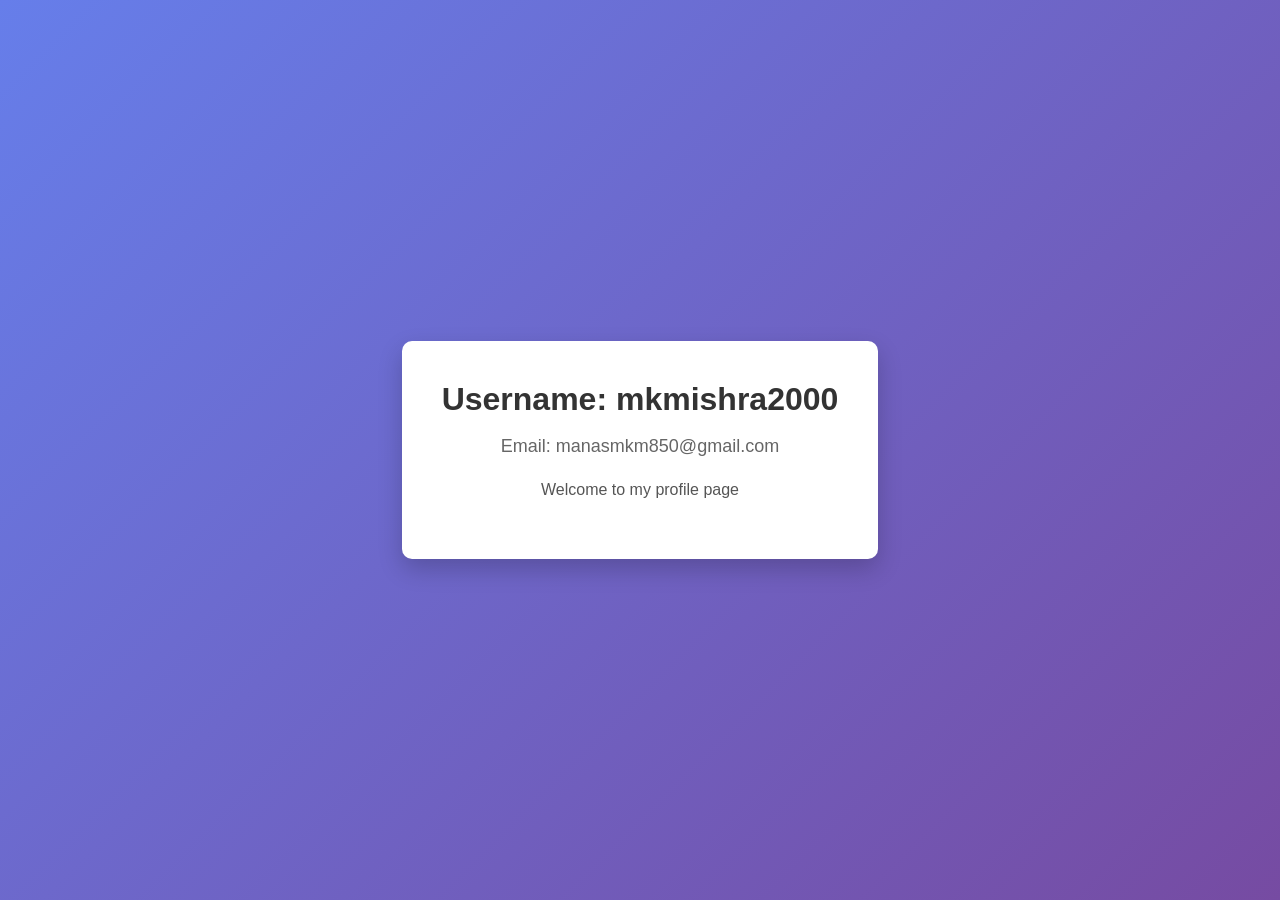
==== index.html @ 0a4b2f1c "Add profile page with username mkmishra2000 and email manasmkm850@gmail.com" ====
<!DOCTYPE html>
<html lang="en">
<head>
    <meta charset="UTF-8">
    <meta name="viewport" content="width=device-width, initial-scale=1.0">
    <title>mkmishra2000 - Profile</title>
    <style>
        body {
            font-family: Arial, sans-serif;
            display: flex;
            justify-content: center;
            align-items: center;
            min-height: 100vh;
            margin: 0;
            background: linear-gradient(135deg, #667eea 0%, #764ba2 100%);
        }
        .container {
            background: white;
            padding: 40px;
            border-radius: 10px;
            box-shadow: 0 10px 25px rgba(0, 0, 0, 0.2);
            text-align: center;
            max-width: 500px;
        }
        h1 {
            color: #333;
            margin: 0 0 10px 0;
        }
        .email {
            color: #666;
            font-size: 18px;
            margin-bottom: 20px;
        }
        .info {
            color: #555;
            line-height: 1.6;
        }
    </style>
</head>
<body>
    <div class="container">
        <h1>Username: mkmishra2000</h1>
        <p class="email">Email: manasmkm850@gmail.com</p>
        <div class="info">
            <p>Welcome to my profile page</p>
        </div>
    </div>
</body>
</html>
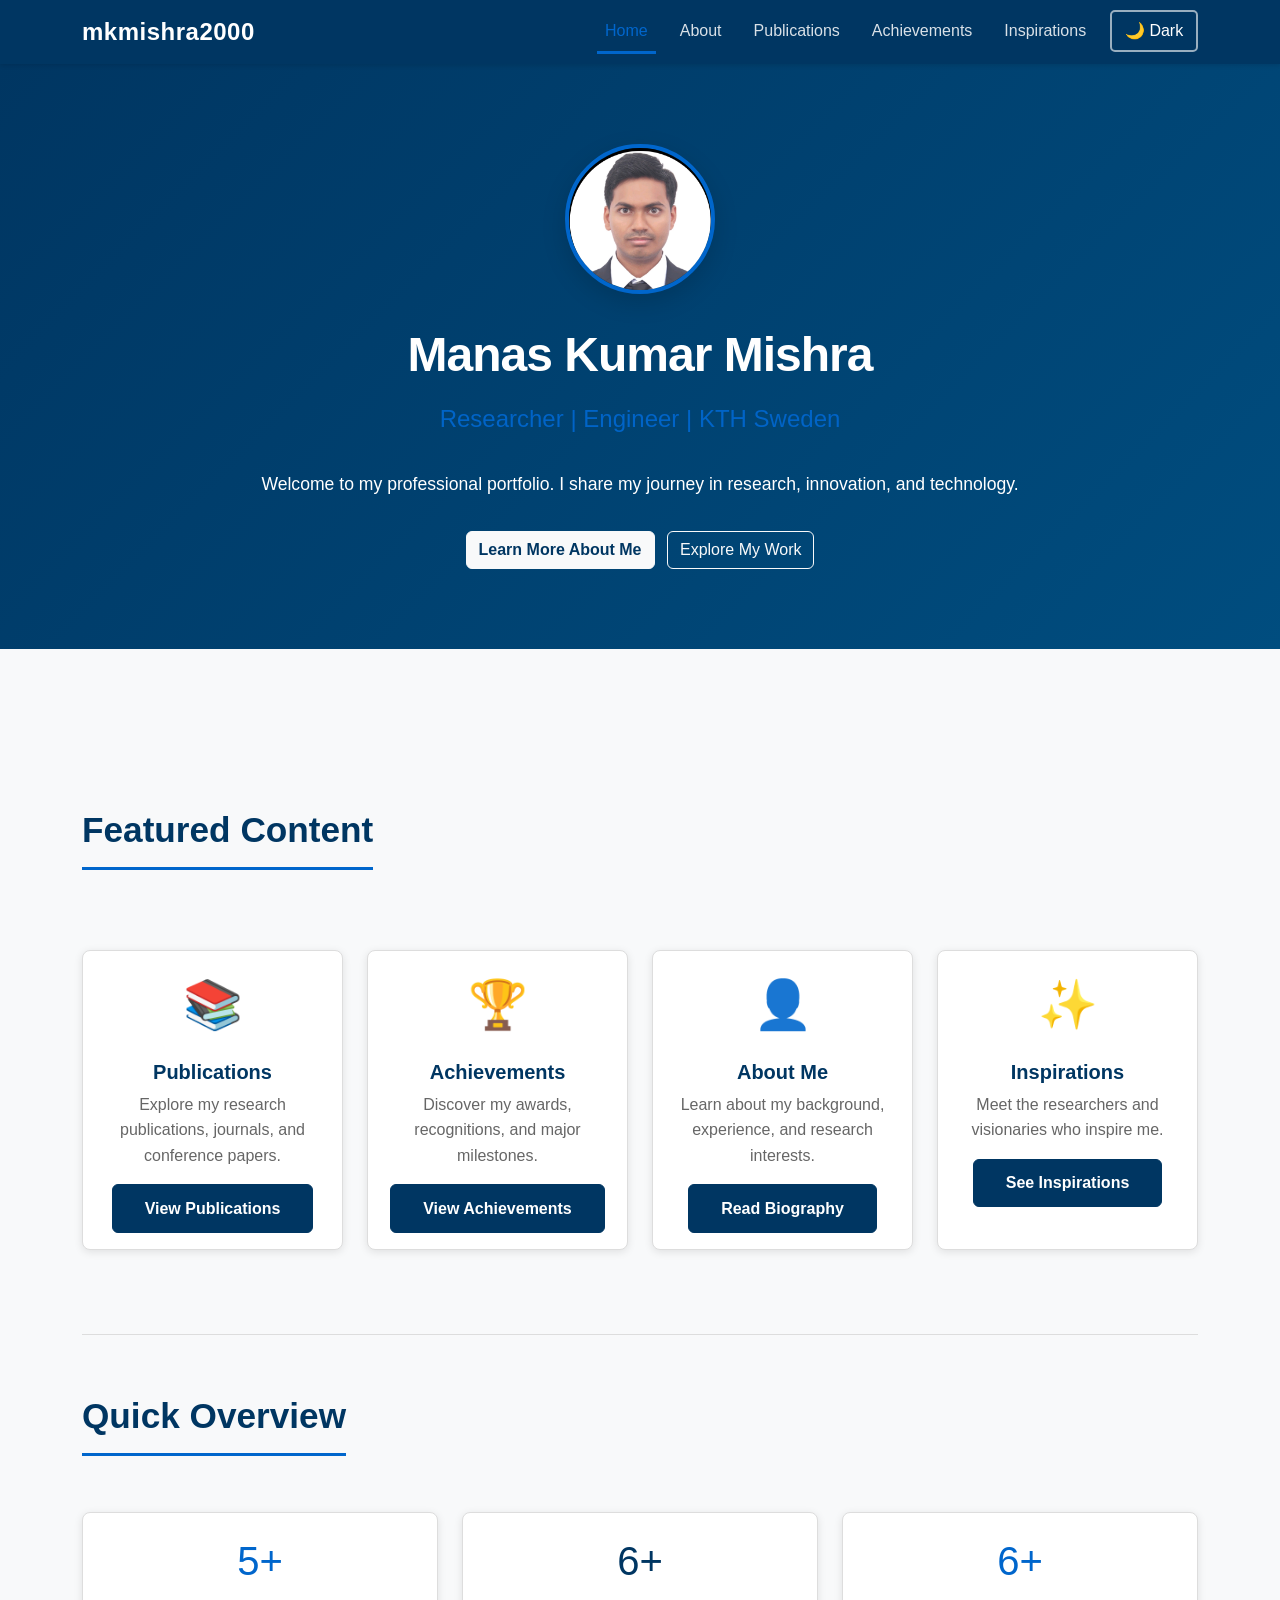
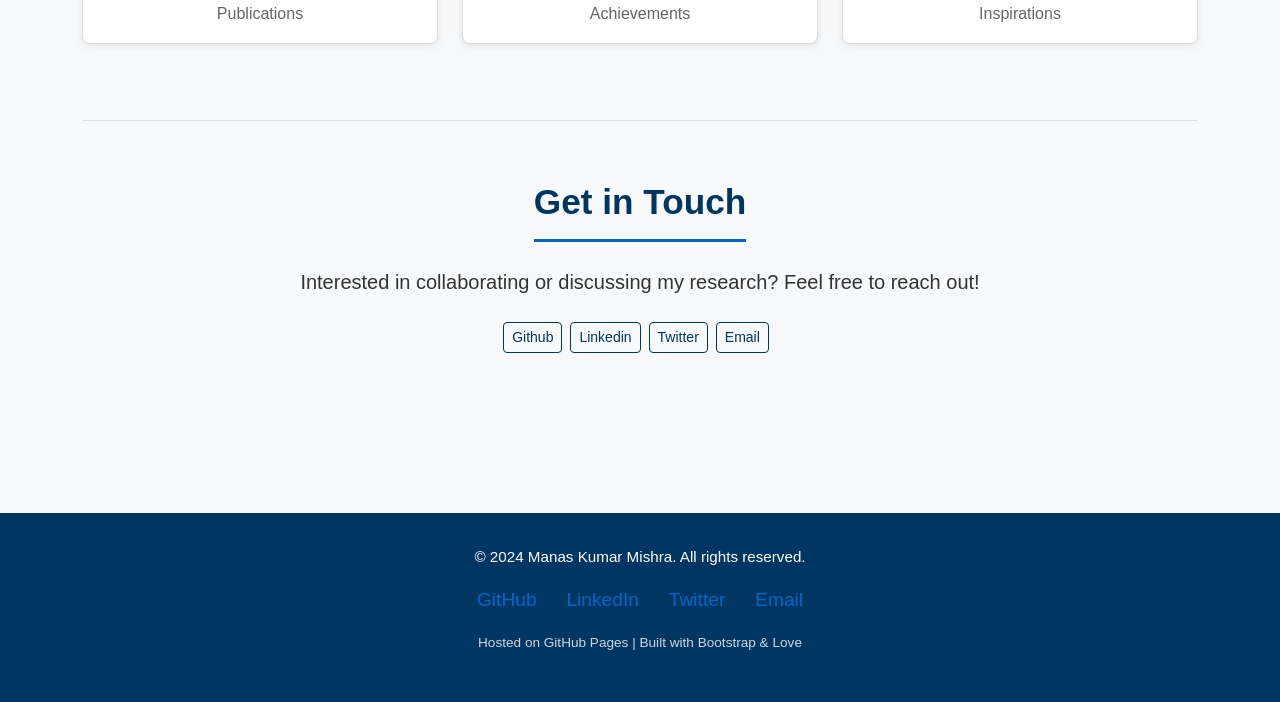
==== commit 9eb92e09: "Build complete professional researcher portfolio with 5 pages, Bootstrap styling, dark mode, and JSO" ====
--- a/index.html
+++ b/index.html
@@ -3,47 +3,207 @@
 <head>
     <meta charset="UTF-8">
     <meta name="viewport" content="width=device-width, initial-scale=1.0">
-    <title>mkmishra2000 - Profile</title>
+    <title>mkmishra2000 - Professional Researcher Portfolio</title>
+    
+    <!-- Bootstrap CSS -->
+    <link href="https://cdn.jsdelivr.net/npm/bootstrap@5.3.0/dist/css/bootstrap.min.css" rel="stylesheet">
+    
+    <!-- Custom CSS -->
+    <link rel="stylesheet" href="css/style.css">
+    
     <style>
         body {
-            font-family: Arial, sans-serif;
             display: flex;
-            justify-content: center;
-            align-items: center;
+            flex-direction: column;
             min-height: 100vh;
-            margin: 0;
-            background: linear-gradient(135deg, #667eea 0%, #764ba2 100%);
         }
-        .container {
-            background: white;
-            padding: 40px;
-            border-radius: 10px;
-            box-shadow: 0 10px 25px rgba(0, 0, 0, 0.2);
-            text-align: center;
-            max-width: 500px;
-        }
-        h1 {
-            color: #333;
-            margin: 0 0 10px 0;
-        }
-        .email {
-            color: #666;
-            font-size: 18px;
-            margin-bottom: 20px;
-        }
-        .info {
-            color: #555;
-            line-height: 1.6;
+        main {
+            flex: 1;
         }
     </style>
 </head>
 <body>
-    <div class="container">
-        <h1>Username: mkmishra2000</h1>
-        <p class="email">Email: manasmkm850@gmail.com</p>
-        <div class="info">
-            <p>Welcome to my profile page</p>
-        </div>
-    </div>
+    <!-- Navigation Bar -->
+    <nav class="navbar navbar-expand-lg navbar-dark sticky-top">
+        <div class="container">
+            <a class="navbar-brand" href="index.html">mkmishra2000</a>
+            <button class="navbar-toggler" type="button" data-bs-toggle="collapse" data-bs-target="#navbarNav">
+                <span class="navbar-toggler-icon"></span>
+            </button>
+            <div class="collapse navbar-collapse" id="navbarNav">
+                <ul class="navbar-nav ms-auto">
+                    <li class="nav-item">
+                        <a class="nav-link" href="index.html">Home</a>
+                    </li>
+                    <li class="nav-item">
+                        <a class="nav-link" href="about.html">About</a>
+                    </li>
+                    <li class="nav-item">
+                        <a class="nav-link" href="publications.html">Publications</a>
+                    </li>
+                    <li class="nav-item">
+                        <a class="nav-link" href="achievements.html">Achievements</a>
+                    </li>
+                    <li class="nav-item">
+                        <a class="nav-link" href="inspirations.html">Inspirations</a>
+                    </li>
+                    <li class="nav-item">
+                        <button id="theme-toggle" class="theme-toggle ms-2">🌙 Dark</button>
+                    </li>
+                </ul>
+            </div>
+        </div>
+    </nav>
+
+    <!-- Hero Section -->
+    <section class="hero-section">
+        <div class="container text-center">
+            <img id="profile-avatar" src="Images/Myimages.jpeg" alt="Profile Image" class="profile-image">
+            <h1 id="profile-name">Manas Kumar Mishra</h1>
+            <p class="subtitle" id="profile-title">Researcher | Engineer | KTH Sweden</p>
+            <p class="text-white" style="font-size: 1.1rem; margin-bottom: 2rem;">
+                Welcome to my professional portfolio. I share my journey in research, innovation, and technology.
+            </p>
+            <div class="mt-4">
+                <a href="about.html" class="btn btn-light me-2" style="color: #003662; font-weight: 600;">Learn More About Me</a>
+                <a href="#featured-sections" class="btn btn-outline-light">Explore My Work</a>
+            </div>
+        </div>
+    </section>
+
+    <!-- Main Content -->
+    <main>
+        <div class="container">
+            <!-- Featured Sections Preview -->
+            <section id="featured-sections" class="section">
+                <h2 class="section-title">Featured Content</h2>
+                <div class="row mt-5">
+                    <!-- Publications Preview -->
+                    <div class="col-md-6 col-lg-3 mb-4">
+                        <div class="card h-100 text-center">
+                            <div class="card-body">
+                                <div style="font-size: 3rem; margin-bottom: 1rem;">📚</div>
+                                <h5 class="card-title">Publications</h5>
+                                <p class="card-text">Explore my research publications, journals, and conference papers.</p>
+                                <a href="publications.html" class="btn btn-primary">View Publications</a>
+                            </div>
+                        </div>
+                    </div>
+
+                    <!-- Achievements Preview -->
+                    <div class="col-md-6 col-lg-3 mb-4">
+                        <div class="card h-100 text-center">
+                            <div class="card-body">
+                                <div style="font-size: 3rem; margin-bottom: 1rem;">🏆</div>
+                                <h5 class="card-title">Achievements</h5>
+                                <p class="card-text">Discover my awards, recognitions, and major milestones.</p>
+                                <a href="achievements.html" class="btn btn-primary">View Achievements</a>
+                            </div>
+                        </div>
+                    </div>
+
+                    <!-- About Me -->
+                    <div class="col-md-6 col-lg-3 mb-4">
+                        <div class="card h-100 text-center">
+                            <div class="card-body">
+                                <div style="font-size: 3rem; margin-bottom: 1rem;">👤</div>
+                                <h5 class="card-title">About Me</h5>
+                                <p class="card-text">Learn about my background, experience, and research interests.</p>
+                                <a href="about.html" class="btn btn-primary">Read Biography</a>
+                            </div>
+                        </div>
+                    </div>
+
+                    <!-- Inspirations -->
+                    <div class="col-md-6 col-lg-3 mb-4">
+                        <div class="card h-100 text-center">
+                            <div class="card-body">
+                                <div style="font-size: 3rem; margin-bottom: 1rem;">✨</div>
+                                <h5 class="card-title">Inspirations</h5>
+                                <p class="card-text">Meet the researchers and visionaries who inspire me.</p>
+                                <a href="inspirations.html" class="btn btn-primary">See Inspirations</a>
+                            </div>
+                        </div>
+                    </div>
+                </div>
+            </section>
+
+            <!-- Quick Stats Section -->
+            <section class="section">
+                <h2 class="section-title">Quick Overview</h2>
+                <div class="row mt-4 text-center">
+                    <div class="col-md-4 mb-3">
+                        <div class="card">
+                            <div class="card-body">
+                                <div style="font-size: 2.5rem; color: #0066CC;">5+</div>
+                                <p class="card-text mt-2">Publications</p>
+                            </div>
+                        </div>
+                    </div>
+                    <div class="col-md-4 mb-3">
+                        <div class="card">
+                            <div class="card-body">
+                                <div style="font-size: 2.5rem; color: #003662;">6+</div>
+                                <p class="card-text mt-2">Achievements</p>
+                            </div>
+                        </div>
+                    </div>
+                    <div class="col-md-4 mb-3">
+                        <div class="card">
+                            <div class="card-body">
+                                <div style="font-size: 2.5rem; color: #0066CC;">6+</div>
+                                <p class="card-text mt-2">Inspirations</p>
+                            </div>
+                        </div>
+                    </div>
+                </div>
+            </section>
+
+            <!-- Call to Action -->
+            <section class="section text-center">
+                <h2 class="section-title mb-4">Get in Touch</h2>
+                <p class="lead mb-4">Interested in collaborating or discussing my research? Feel free to reach out!</p>
+                <div id="contact-links">
+                    <a href="mailto:manasmkm850@gmail.com" class="btn btn-primary me-2">Send Email</a>
+                    <a href="https://github.com/mkmishra2000" target="_blank" class="btn btn-secondary">Visit GitHub</a>
+                </div>
+            </section>
+        </div>
+    </main>
+
+    <!-- Footer -->
+    <footer>
+        <div class="container">
+            <p>&copy; 2024 Manas Kumar Mishra. All rights reserved.</p>
+            <div class="social-links">
+                <a href="https://github.com/mkmishra2000" target="_blank">GitHub</a>
+                <a href="https://linkedin.com/in/mkmishra2000" target="_blank">LinkedIn</a>
+                <a href="https://twitter.com/mkmishra2000" target="_blank">Twitter</a>
+                <a href="mailto:manasmkm850@gmail.com">Email</a>
+            </div>
+            <p style="font-size: 0.85rem; margin-top: 1rem; opacity: 0.8;">Hosted on GitHub Pages | Built with Bootstrap & Love</p>
+        </div>
+    </footer>
+
+    <!-- Bootstrap JS -->
+    <script src="https://cdn.jsdelivr.net/npm/bootstrap@5.3.0/dist/js/bootstrap.bundle.min.js"></script>
+    
+    <!-- Custom Scripts -->
+    <script src="js/theme.js"></script>
+    <script src="js/main.js"></script>
+    <script src="js/data-loader.js"></script>
+
+    <script>
+        // Load profile data on home page
+        document.addEventListener('DOMContentLoaded', () => {
+            dataLoader.loadAndDisplayProfile({
+                name: 'profile-name',
+                title: 'profile-title',
+                avatar: 'profile-avatar',
+                email: 'profile-email',
+                social: 'contact-links'
+            });
+        });
+    </script>
 </body>
 </html>
--- a/css/style.css
+++ b/css/style.css
@@ -0,0 +1,524 @@
+/* ====================================
+   KTH + NOKIA Inspired Color Palette
+   ==================================== */
+
+:root {
+    /* Light Mode Colors */
+    --kth-blue: #003662;
+    --nokia-blue: #0066CC;
+    --light-bg: #f8f9fa;
+    --text-dark: #333333;
+    --text-muted: #666666;
+    --border-color: #dddddd;
+    --white: #ffffff;
+    
+    /* Dark Mode Colors */
+    --dark-bg: #1a1a1a;
+    --dark-text: #e8e8e8;
+    --dark-text-muted: #b3b3b3;
+    --dark-border: #444444;
+    
+    /* Current Theme (Light) */
+    --bg-primary: var(--light-bg);
+    --text-primary: var(--text-dark);
+    --text-secondary: var(--text-muted);
+    --border: var(--border-color);
+    --card-bg: var(--white);
+}
+
+body.dark-mode {
+    --bg-primary: var(--dark-bg);
+    --text-primary: var(--dark-text);
+    --text-secondary: var(--dark-text-muted);
+    --border: var(--dark-border);
+    --card-bg: #2a2a2a;
+}
+
+/* ====================================
+   General Styles
+   ==================================== */
+
+* {
+    margin: 0;
+    padding: 0;
+    box-sizing: border-box;
+}
+
+html, body {
+    height: 100%;
+}
+
+body {
+    font-family: 'Segoe UI', Tahoma, Geneva, Verdana, sans-serif;
+    background-color: var(--bg-primary);
+    color: var(--text-primary);
+    transition: background-color 0.3s ease, color 0.3s ease;
+    line-height: 1.6;
+}
+
+/* ====================================
+   Navbar Styling
+   ==================================== */
+
+.navbar {
+    background-color: var(--kth-blue) !important;
+    box-shadow: 0 2px 4px rgba(0, 0, 0, 0.1);
+}
+
+.navbar-brand {
+    font-weight: 700;
+    font-size: 1.5rem;
+    letter-spacing: 0.5px;
+    color: var(--white) !important;
+}
+
+.nav-link {
+    color: rgba(255, 255, 255, 0.85) !important;
+    font-weight: 500;
+    margin: 0 0.5rem;
+    transition: color 0.3s ease;
+}
+
+.nav-link:hover {
+    color: var(--nokia-blue) !important;
+}
+
+.nav-link.active {
+    color: var(--nokia-blue) !important;
+    border-bottom: 3px solid var(--nokia-blue);
+}
+
+.theme-toggle {
+    background: transparent;
+    border: 2px solid rgba(255, 255, 255, 0.6);
+    color: var(--white);
+    padding: 0.4rem 0.8rem;
+    border-radius: 5px;
+    cursor: pointer;
+    transition: all 0.3s ease;
+    font-size: 1rem;
+}
+
+.theme-toggle:hover {
+    background-color: rgba(255, 255, 255, 0.1);
+    color: var(--nokia-blue);
+    border-color: var(--nokia-blue);
+}
+
+/* ====================================
+   Hero Section
+   ==================================== */
+
+.hero-section {
+    background: linear-gradient(135deg, var(--kth-blue) 0%, #004d7f 100%);
+    color: var(--white);
+    padding: 80px 0;
+    text-align: center;
+    margin-bottom: 60px;
+}
+
+.hero-section h1 {
+    font-size: 3rem;
+    font-weight: 700;
+    margin-bottom: 1rem;
+    letter-spacing: -1px;
+}
+
+.hero-section .subtitle {
+    font-size: 1.5rem;
+    margin-bottom: 2rem;
+    opacity: 0.95;
+    color: var(--nokia-blue);
+    font-weight: 500;
+}
+
+.profile-image {
+    width: 150px;
+    height: 150px;
+    border-radius: 50%;
+    border: 4px solid var(--nokia-blue);
+    object-fit: cover;
+    margin-bottom: 2rem;
+    box-shadow: 0 8px 24px rgba(0, 0, 0, 0.15);
+}
+
+/* ====================================
+   Main Content
+   ==================================== */
+
+main {
+    flex: 1;
+    padding: 40px 0;
+}
+
+.section {
+    padding: 60px 0;
+    border-bottom: 1px solid var(--border);
+}
+
+.section:last-child {
+    border-bottom: none;
+}
+
+.section-title {
+    color: var(--kth-blue);
+    font-size: 2.2rem;
+    font-weight: 700;
+    margin-bottom: 2rem;
+    padding-bottom: 1rem;
+    border-bottom: 3px solid var(--nokia-blue);
+    display: inline-block;
+}
+
+/* ====================================
+   Cards
+   ==================================== */
+
+.card {
+    background-color: var(--card-bg);
+    border: 1px solid var(--border);
+    border-radius: 8px;
+    box-shadow: 0 2px 8px rgba(0, 0, 0, 0.1);
+    transition: all 0.3s ease;
+    color: var(--text-primary);
+}
+
+.card:hover {
+    transform: translateY(-5px);
+    box-shadow: 0 8px 16px rgba(0, 0, 0, 0.15);
+    border-color: var(--nokia-blue);
+}
+
+.card-header {
+    background-color: rgba(0, 54, 98, 0.08);
+    border-bottom: 2px solid var(--nokia-blue);
+    color: var(--kth-blue);
+    font-weight: 600;
+}
+
+.card-title {
+    color: var(--kth-blue);
+    font-weight: 700;
+    margin-bottom: 0.5rem;
+}
+
+.card-text {
+    color: var(--text-secondary);
+}
+
+/* ====================================
+   Badges & Tags
+   ==================================== */
+
+.badge {
+    background-color: var(--nokia-blue);
+    color: var(--white);
+    padding: 0.5rem 1rem;
+    border-radius: 20px;
+    font-size: 0.85rem;
+    font-weight: 500;
+    margin: 0.25rem;
+    display: inline-block;
+}
+
+.badge.achievement {
+    background-color: var(--kth-blue);
+}
+
+.badge.category {
+    background-color: rgba(0, 102, 204, 0.2);
+    color: var(--nokia-blue);
+    border: 1px solid var(--nokia-blue);
+}
+
+/* ====================================
+   Buttons
+   ==================================== */
+
+.btn-primary {
+    background-color: var(--kth-blue);
+    border-color: var(--kth-blue);
+    color: var(--white);
+    font-weight: 600;
+    padding: 0.7rem 2rem;
+    transition: all 0.3s ease;
+}
+
+.btn-primary:hover {
+    background-color: #002a4d;
+    border-color: #002a4d;
+    transform: translateY(-2px);
+    box-shadow: 0 4px 12px rgba(0, 54, 98, 0.3);
+}
+
+.btn-secondary {
+    background-color: var(--nokia-blue);
+    border-color: var(--nokia-blue);
+    color: var(--white);
+    font-weight: 600;
+    padding: 0.7rem 2rem;
+    transition: all 0.3s ease;
+}
+
+.btn-secondary:hover {
+    background-color: #0052a3;
+    border-color: #0052a3;
+    transform: translateY(-2px);
+    box-shadow: 0 4px 12px rgba(0, 102, 204, 0.3);
+}
+
+.btn-outline-primary {
+    color: var(--kth-blue);
+    border-color: var(--kth-blue);
+}
+
+.btn-outline-primary:hover {
+    background-color: var(--kth-blue);
+    border-color: var(--kth-blue);
+}
+
+/* ====================================
+   Links
+   ==================================== */
+
+a {
+    color: var(--nokia-blue);
+    text-decoration: none;
+    transition: color 0.3s ease;
+}
+
+a:hover {
+    color: var(--kth-blue);
+    text-decoration: underline;
+}
+
+/* ====================================
+   Footer
+   ==================================== */
+
+footer {
+    background-color: var(--kth-blue);
+    color: var(--white);
+    text-align: center;
+    padding: 2rem;
+    margin-top: 60px;
+    font-size: 0.95rem;
+}
+
+footer a {
+    color: var(--nokia-blue);
+}
+
+footer a:hover {
+    color: var(--white);
+}
+
+.social-links {
+    margin: 1rem 0;
+}
+
+.social-links a {
+    display: inline-block;
+    margin: 0 0.8rem;
+    font-size: 1.2rem;
+    transition: transform 0.3s ease;
+}
+
+.social-links a:hover {
+    transform: scale(1.2);
+}
+
+/* ====================================
+   Publication & Achievement Items
+   ==================================== */
+
+.publication-item {
+    padding: 1.5rem;
+    border-left: 4px solid var(--nokia-blue);
+    background-color: var(--card-bg);
+    margin-bottom: 1.5rem;
+    border-radius: 4px;
+    transition: all 0.3s ease;
+}
+
+.publication-item:hover {
+    background-color: rgba(0, 102, 204, 0.05);
+    border-left-color: var(--kth-blue);
+}
+
+.publication-title {
+    color: var(--kth-blue);
+    font-size: 1.1rem;
+    font-weight: 700;
+    margin-bottom: 0.5rem;
+}
+
+.publication-meta {
+    color: var(--text-secondary);
+    font-size: 0.9rem;
+    margin-bottom: 0.5rem;
+}
+
+.achievement-item {
+    padding: 1.5rem;
+    border-radius: 8px;
+    background-color: var(--card-bg);
+    margin-bottom: 1.5rem;
+    border-top: 4px solid var(--kth-blue);
+    transition: all 0.3s ease;
+}
+
+.achievement-item:hover {
+    background-color: rgba(0, 54, 98, 0.05);
+    border-top-color: var(--nokia-blue);
+    transform: translateY(-3px);
+}
+
+.achievement-icon {
+    font-size: 2rem;
+    margin-right: 1rem;
+    display: inline-block;
+}
+
+.achievement-content h3 {
+    color: var(--kth-blue);
+    margin-bottom: 0.3rem;
+}
+
+/* ====================================
+   Inspiration Cards
+   ==================================== */
+
+.inspiration-card {
+    background-color: var(--card-bg);
+    border: 2px solid var(--border);
+    border-radius: 8px;
+    padding: 2rem;
+    text-align: center;
+    transition: all 0.3s ease;
+    height: 100%;
+}
+
+.inspiration-card:hover {
+    border-color: var(--nokia-blue);
+    box-shadow: 0 8px 20px rgba(0, 102, 204, 0.15);
+    transform: translateY(-5px);
+}
+
+.inspiration-name {
+    color: var(--kth-blue);
+    font-size: 1.3rem;
+    font-weight: 700;
+    margin-bottom: 0.5rem;
+}
+
+.inspiration-field {
+    color: var(--nokia-blue);
+    font-weight: 600;
+    margin-bottom: 1rem;
+}
+
+.inspiration-influence {
+    color: var(--text-secondary);
+    font-size: 0.95rem;
+    line-height: 1.6;
+}
+
+/* ====================================
+   Responsive Design
+   ==================================== */
+
+@media (max-width: 768px) {
+    .hero-section h1 {
+        font-size: 2rem;
+    }
+    
+    .hero-section .subtitle {
+        font-size: 1.1rem;
+    }
+    
+    .section-title {
+        font-size: 1.8rem;
+    }
+    
+    .nav-link {
+        margin: 0.3rem 0;
+    }
+    
+    footer {
+        font-size: 0.85rem;
+    }
+    
+    .social-links a {
+        margin: 0 0.5rem;
+    }
+}
+
+@media (max-width: 480px) {
+    .hero-section {
+        padding: 40px 0;
+    }
+    
+    .hero-section h1 {
+        font-size: 1.5rem;
+    }
+    
+    .profile-image {
+        width: 120px;
+        height: 120px;
+    }
+    
+    .section {
+        padding: 30px 0;
+    }
+    
+    .section-title {
+        font-size: 1.5rem;
+    }
+}
+
+/* ====================================
+   Utility Classes
+   ==================================== */
+
+.text-kth-blue {
+    color: var(--kth-blue);
+}
+
+.text-nokia-blue {
+    color: var(--nokia-blue);
+}
+
+.bg-kth-blue {
+    background-color: var(--kth-blue);
+}
+
+.bg-nokia-blue {
+    background-color: var(--nokia-blue);
+}
+
+.fade-in {
+    animation: fadeIn 0.5s ease-in;
+}
+
+@keyframes fadeIn {
+    from {
+        opacity: 0;
+        transform: translateY(10px);
+    }
+    to {
+        opacity: 1;
+        transform: translateY(0);
+    }
+}
+
+.container-fluid {
+    display: flex;
+    flex-direction: column;
+    min-height: 100vh;
+}
+
+/* Smooth scrolling */
+html {
+    scroll-behavior: smooth;
+}
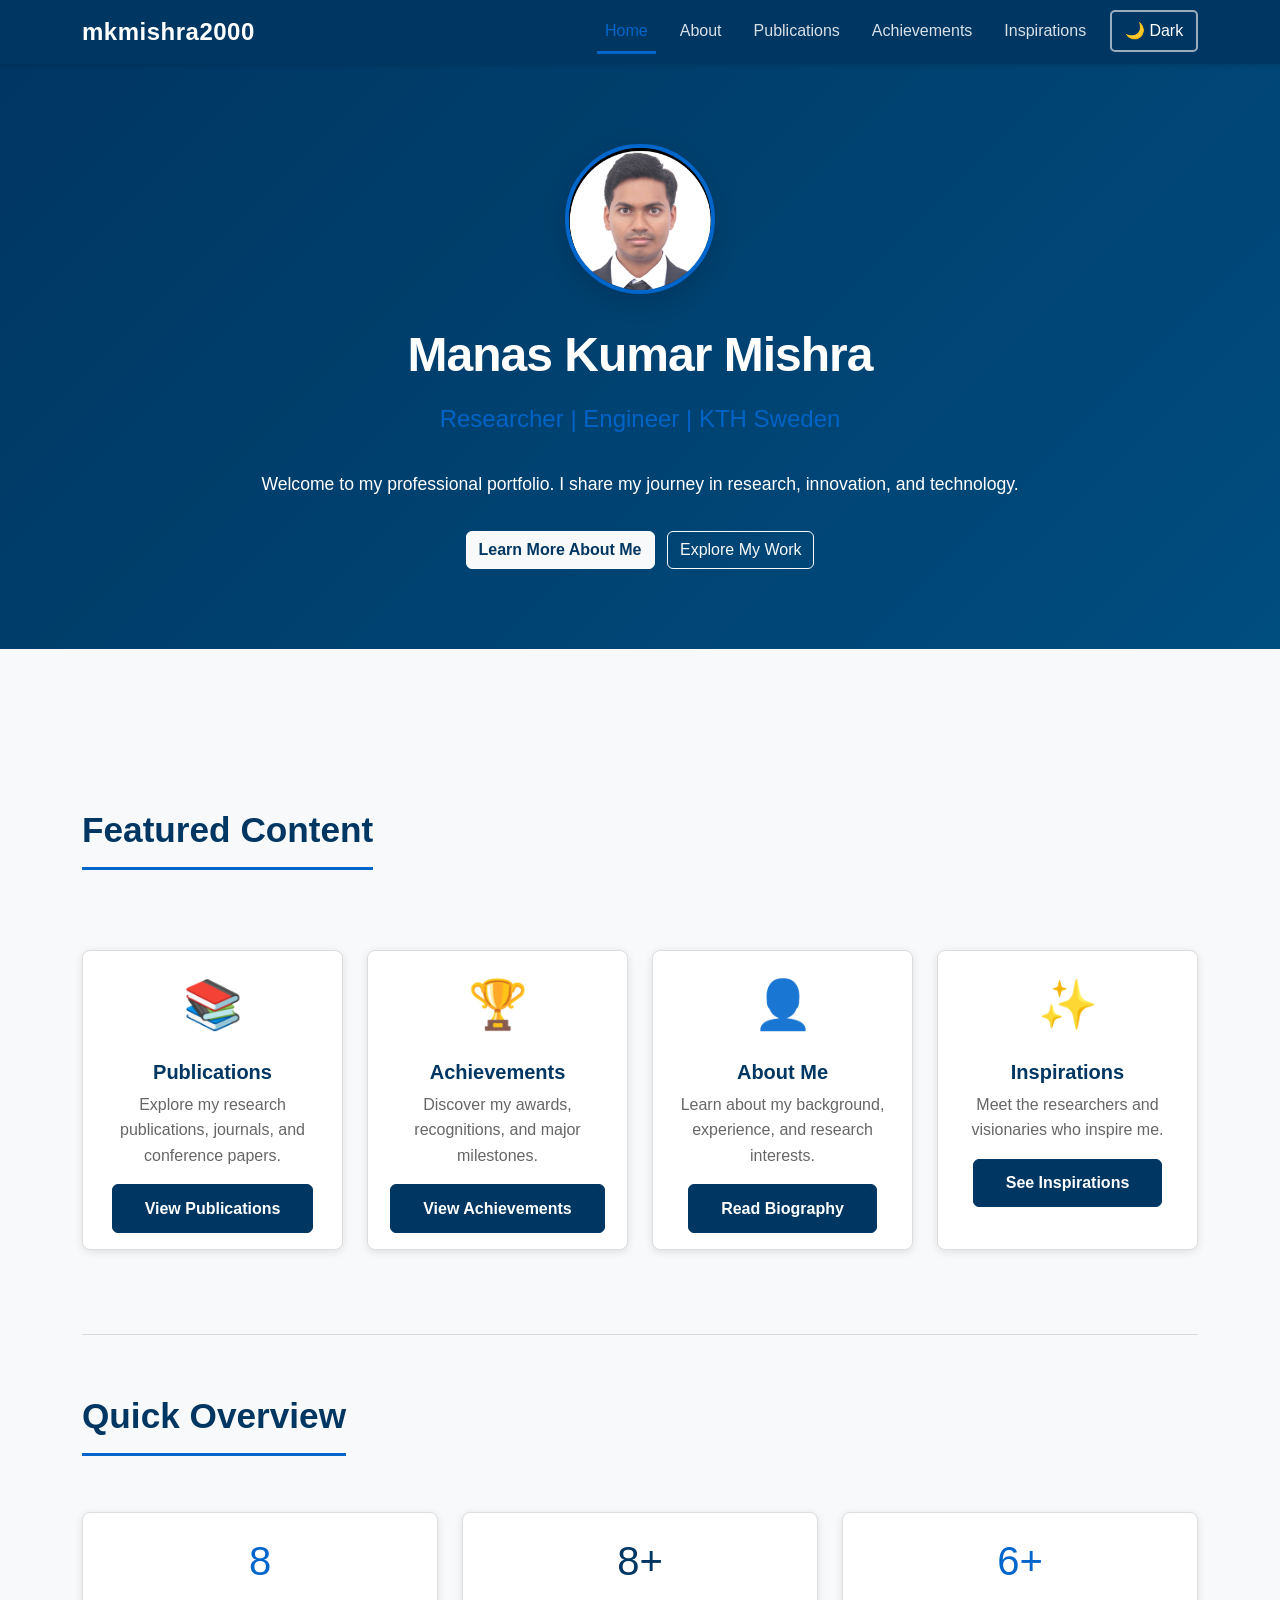
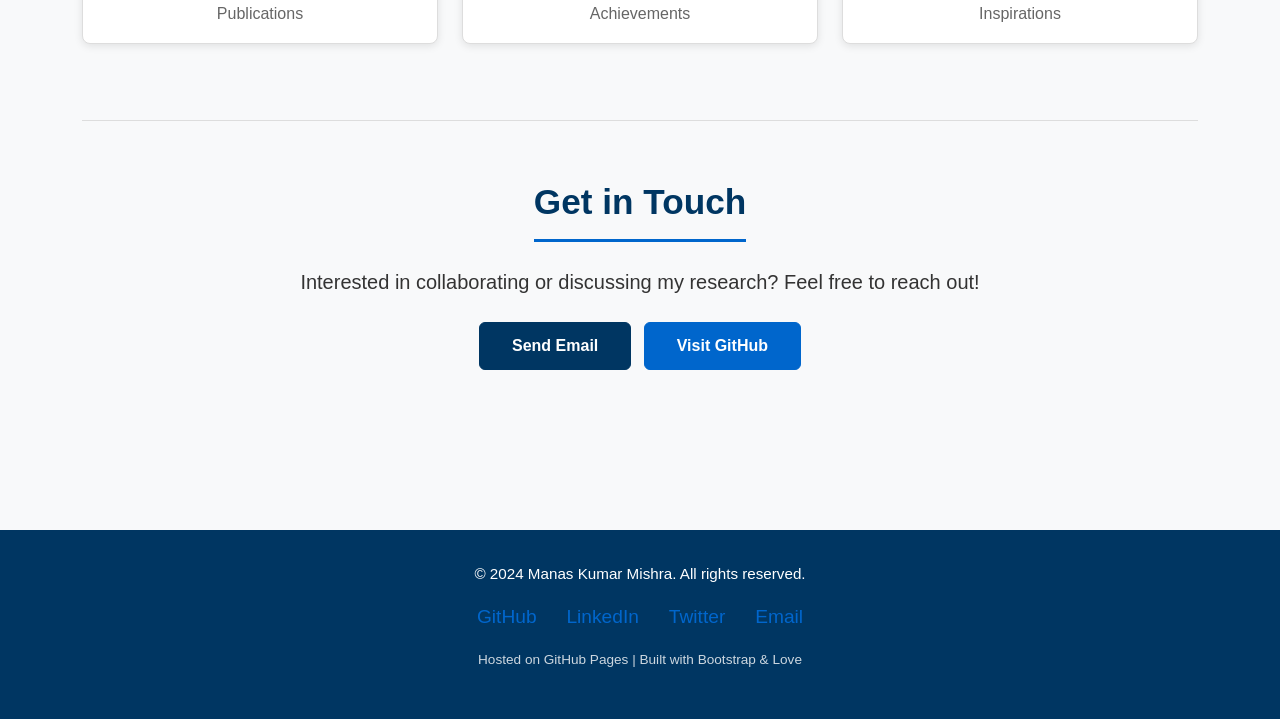
==== commit 88b0f1fa: "Update portfolio with real academic background and research publications - Updated profile with IIIT" ====
--- a/index.html
+++ b/index.html
@@ -135,7 +135,7 @@
                     <div class="col-md-4 mb-3">
                         <div class="card">
                             <div class="card-body">
-                                <div style="font-size: 2.5rem; color: #0066CC;">5+</div>
+                                <div style="font-size: 2.5rem; color: #0066CC;">8</div>
                                 <p class="card-text mt-2">Publications</p>
                             </div>
                         </div>
@@ -143,7 +143,7 @@
                     <div class="col-md-4 mb-3">
                         <div class="card">
                             <div class="card-body">
-                                <div style="font-size: 2.5rem; color: #003662;">6+</div>
+                                <div style="font-size: 2.5rem; color: #003662;">8+</div>
                                 <p class="card-text mt-2">Achievements</p>
                             </div>
                         </div>
